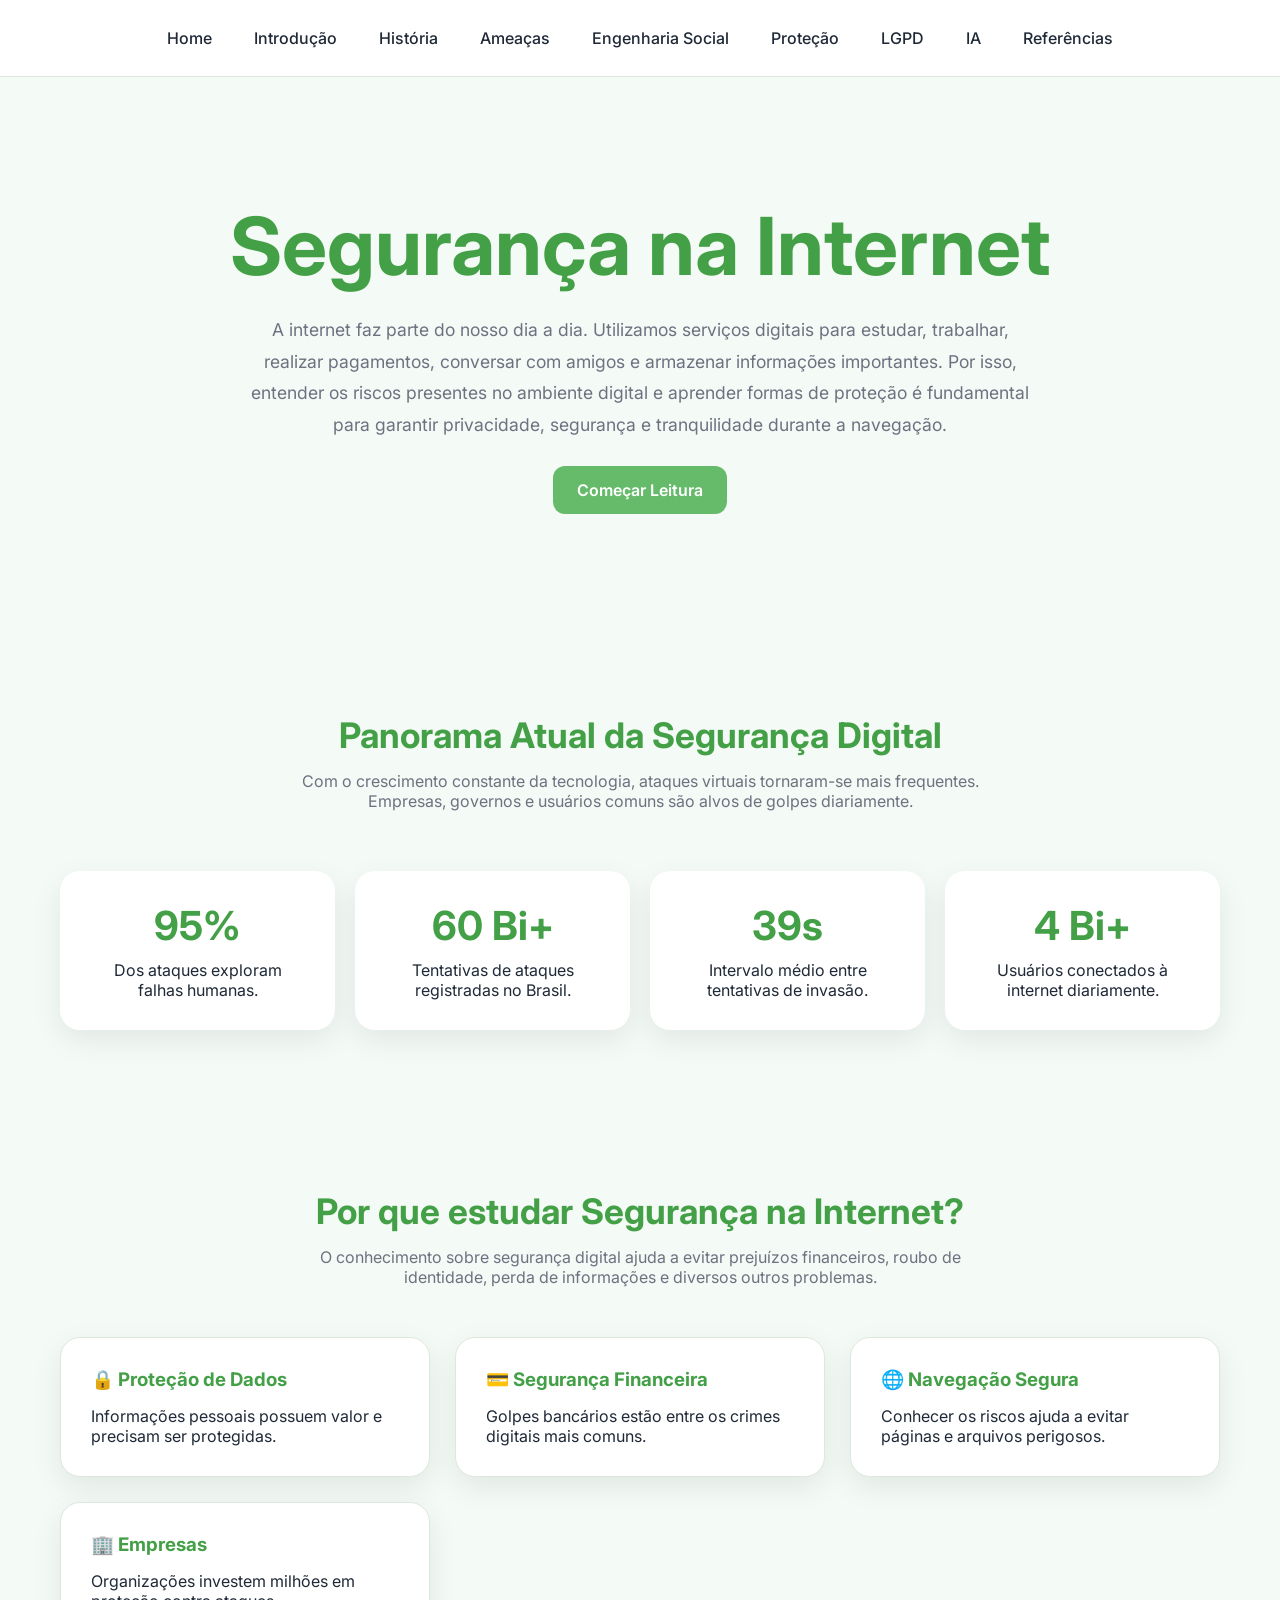
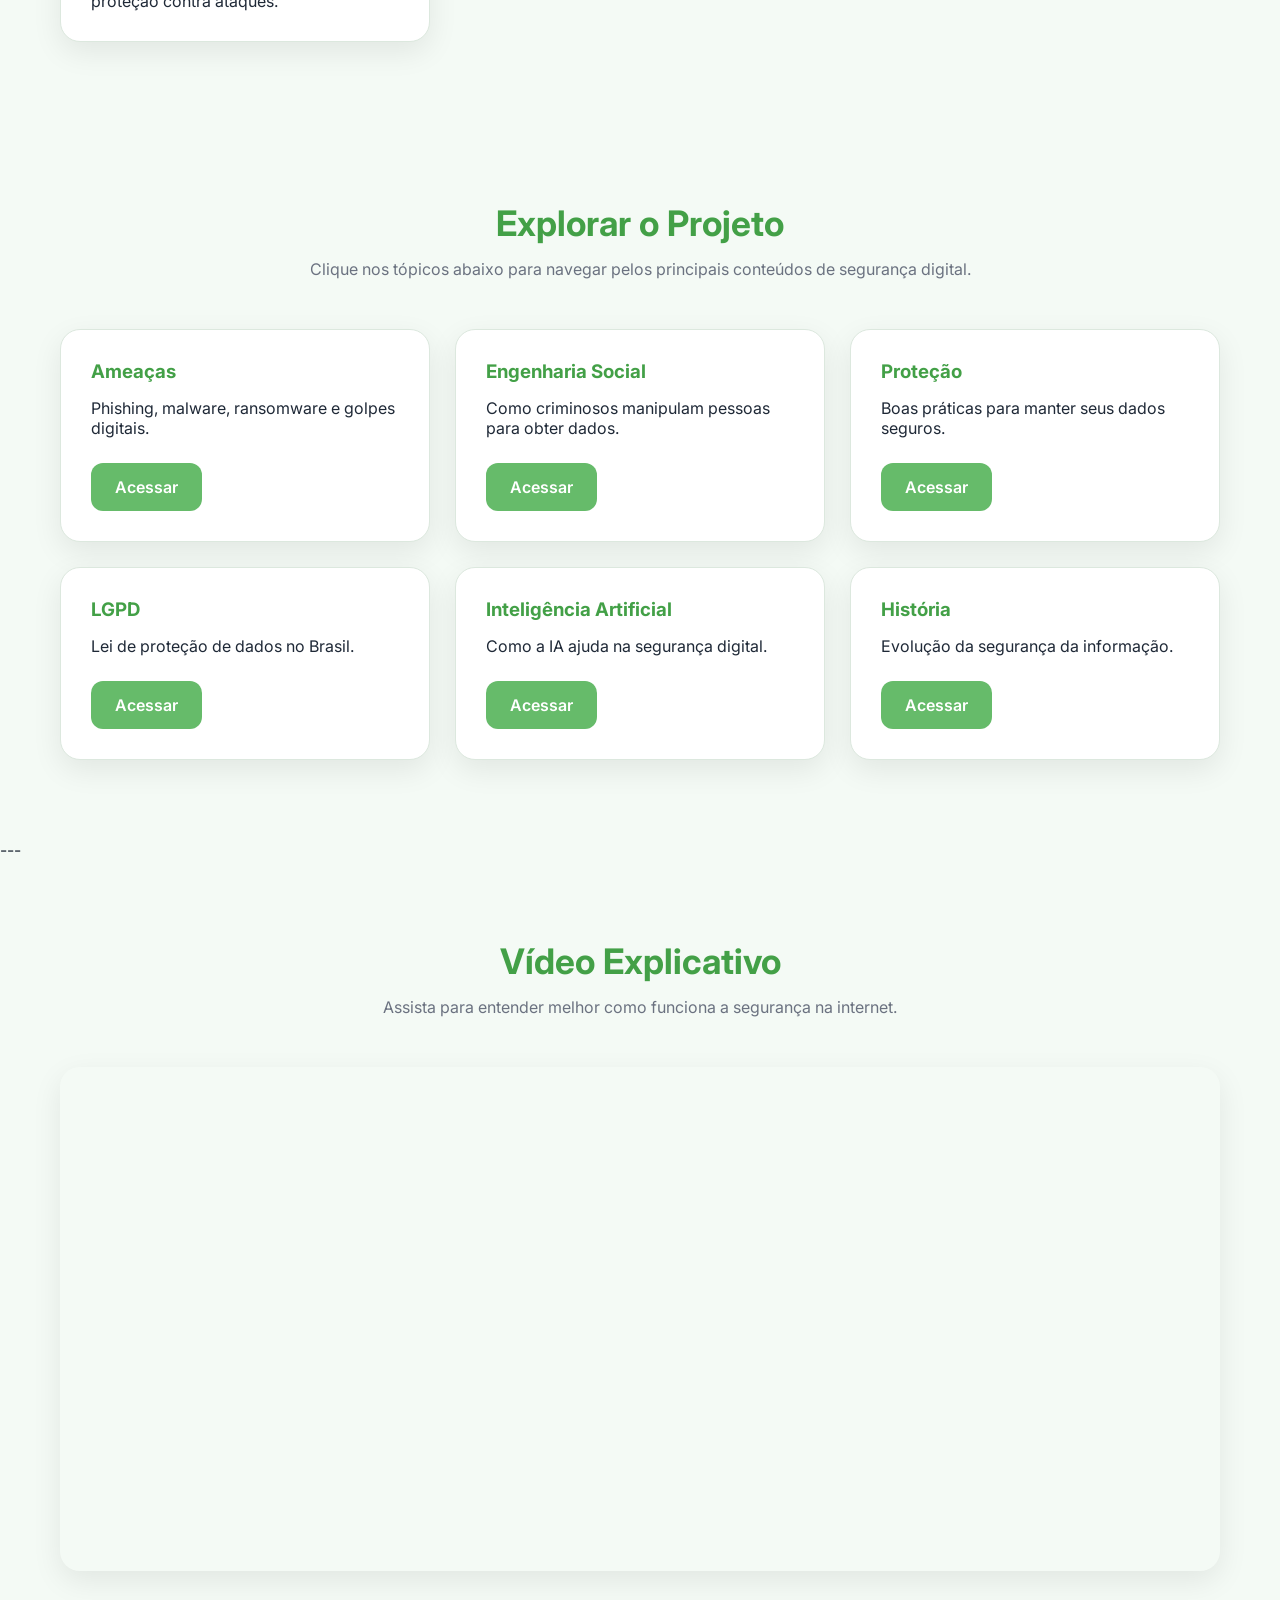
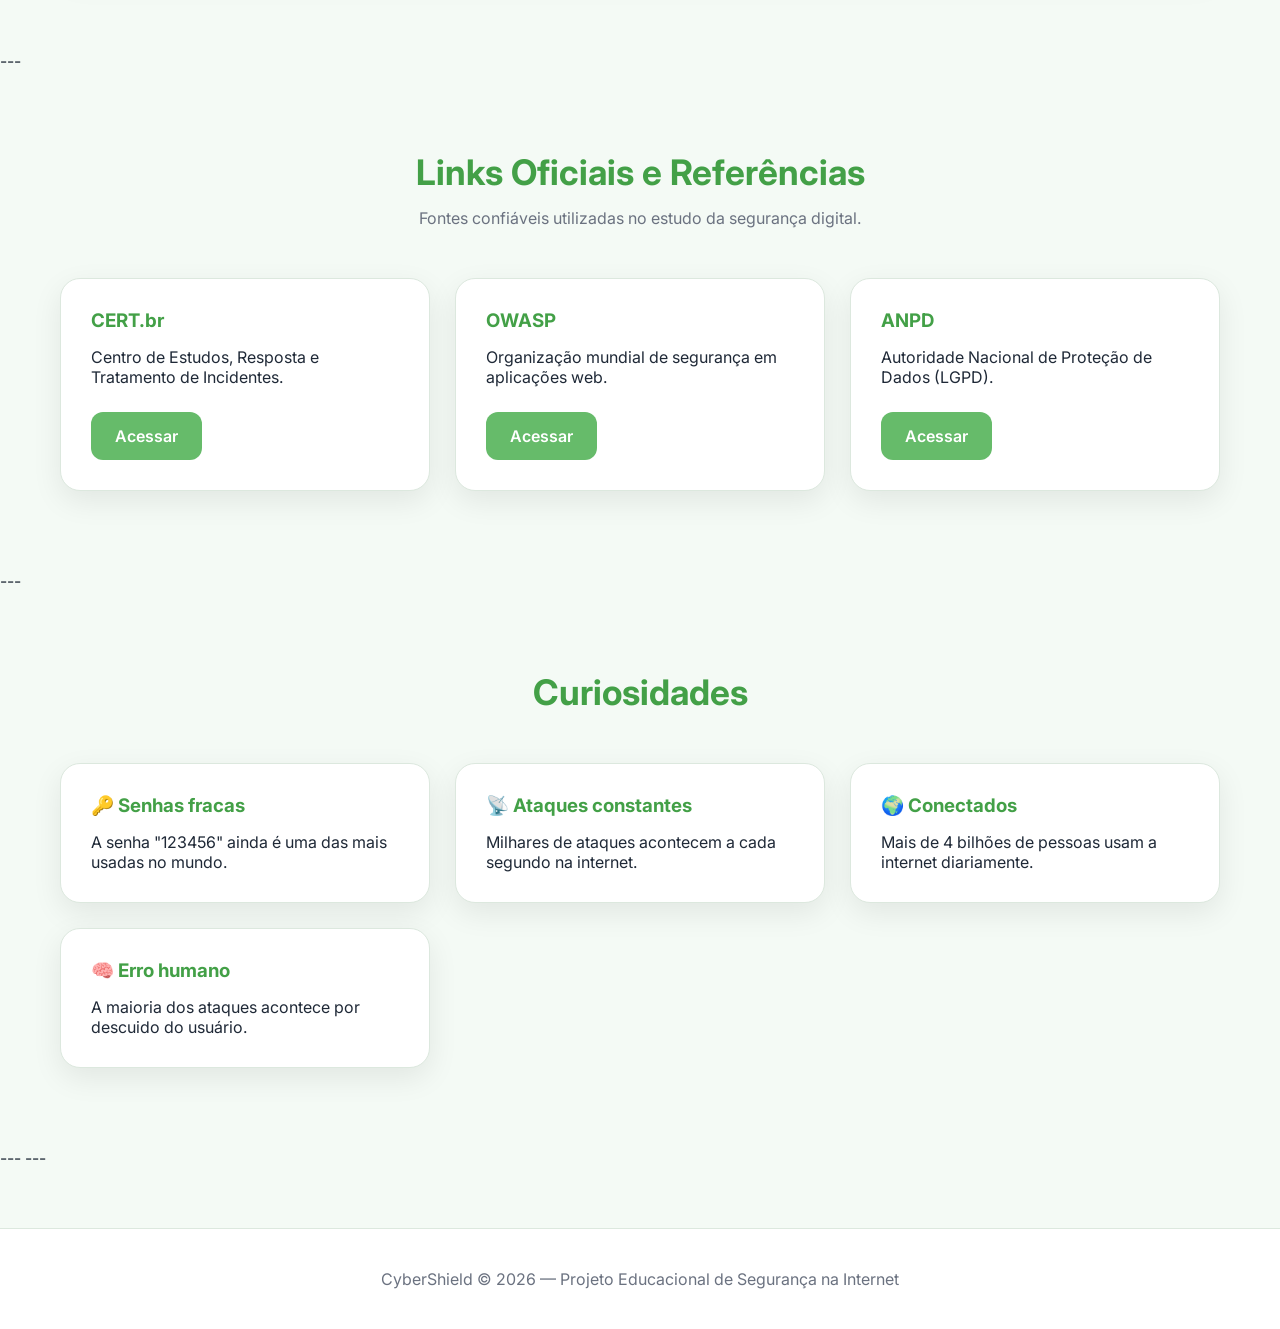
==== index.html @ a0010983 "Add files via upload" ====
<!DOCTYPE html>
<html lang="pt-BR">

<head>

<meta charset="UTF-8">
<meta name="viewport" content="width=device-width, initial-scale=1.0">

<title>CyberShield - Segurança na Internet</title>

<link rel="preconnect" href="https://fonts.googleapis.com">
<link href="https://fonts.googleapis.com/css2?family=Inter:wght@300;400;500;600;700;800&display=swap" rel="stylesheet">

<link rel="stylesheet" href="style.css">

</head>

<body>

<header>

<nav class="navbar">

<a href="index.html">Home</a>

<a href="intro.html">Introdução</a>

<a href="historia.html">História</a>

<a href="ameacas.html">Ameaças</a>

<a href="engenharia.html">Engenharia Social</a>

<a href="protecao.html">Proteção</a>

<a href="lgpd.html">LGPD</a>

<a href="ia.html">IA</a>

<a href="referencias.html">Referências</a>

</nav>

</header>

<section class="hero">

<h1>
Segurança na Internet
</h1>

<p>

A internet faz parte do nosso dia a dia. Utilizamos serviços digitais para estudar,
trabalhar, realizar pagamentos, conversar com amigos e armazenar informações importantes.

Por isso, entender os riscos presentes no ambiente digital e aprender formas de proteção
é fundamental para garantir privacidade, segurança e tranquilidade durante a navegação.

</p>

<a href="intro.html" class="btn">
Começar Leitura
</a>

</section>

<section class="container hidden">

<div class="section-title">

<h2>
Panorama Atual da Segurança Digital
</h2>

<p>

Com o crescimento constante da tecnologia, ataques virtuais tornaram-se mais frequentes.
Empresas, governos e usuários comuns são alvos de golpes diariamente.

</p>

</div>

<div class="stats">

<div class="stat">

<h3>95%</h3>

<p>
Dos ataques exploram falhas humanas.
</p>

</div>

<div class="stat">

<h3>60 Bi+</h3>

<p>
Tentativas de ataques registradas no Brasil.
</p>

</div>

<div class="stat">

<h3>39s</h3>

<p>
Intervalo médio entre tentativas de invasão.
</p>

</div>

<div class="stat">

<h3>4 Bi+</h3>

<p>
Usuários conectados à internet diariamente.
</p>

</div>

</div>

</section>

<section class="container hidden">

<div class="section-title">

<h2>
Por que estudar Segurança na Internet?
</h2>

<p>

O conhecimento sobre segurança digital ajuda a evitar prejuízos financeiros,
roubo de identidade, perda de informações e diversos outros problemas.

</p>

</div>

<div class="grid">

<div class="card">

<h3>🔒 Proteção de Dados</h3>

<p>

Informações pessoais possuem valor e precisam ser protegidas.

</p>

</div>

<div class="card">

<h3>💳 Segurança Financeira</h3>

<p>

Golpes bancários estão entre os crimes digitais mais comuns.

</p>

</div>

<div class="card">

<h3>🌐 Navegação Segura</h3>

<p>

Conhecer os riscos ajuda a evitar páginas e arquivos perigosos.

</p>

</div>

<div class="card">

<h3>🏢 Empresas</h3>

<p>

Organizações investem milhões em proteção contra ataques.

</p>

</div>

</div>

</section>


<section class="container hidden">

<div class="section-title">

<h2>Explorar o Projeto</h2>

<p>Clique nos tópicos abaixo para navegar pelos principais conteúdos de segurança digital.</p>

</div>

<div class="grid">

<div class="card">
<h3>Ameaças</h3>
<p>Phishing, malware, ransomware e golpes digitais.</p>
<a class="btn" href="ameacas.html">Acessar</a>
</div>

<div class="card">
<h3>Engenharia Social</h3>
<p>Como criminosos manipulam pessoas para obter dados.</p>
<a class="btn" href="engenharia.html">Acessar</a>
</div>

<div class="card">
<h3>Proteção</h3>
<p>Boas práticas para manter seus dados seguros.</p>
<a class="btn" href="protecao.html">Acessar</a>
</div>

<div class="card">
<h3>LGPD</h3>
<p>Lei de proteção de dados no Brasil.</p>
<a class="btn" href="lgpd.html">Acessar</a>
</div>

<div class="card">
<h3>Inteligência Artificial</h3>
<p>Como a IA ajuda na segurança digital.</p>
<a class="btn" href="ia.html">Acessar</a>
</div>

<div class="card">
<h3>História</h3>
<p>Evolução da segurança da informação.</p>
<a class="btn" href="historia.html">Acessar</a>
</div>

</div>

</section>

---

<section class="container hidden">

<div class="section-title">

<h2>Vídeo Explicativo</h2>

<p>Assista para entender melhor como funciona a segurança na internet.</p>

</div>

<div class="video">

<iframe 
src="https://www.youtube.com/embed/inWWhr5tnEA"
title="Segurança na Internet"
allowfullscreen>
</iframe>

</div>

</section>

---

<section class="container hidden">

<div class="section-title">

<h2>Links Oficiais e Referências</h2>

<p>Fontes confiáveis utilizadas no estudo da segurança digital.</p>

</div>

<div class="grid">

<div class="card">
<h3>CERT.br</h3>
<p>Centro de Estudos, Resposta e Tratamento de Incidentes.</p>
<a class="btn" href="https://cartilha.cert.br" target="_blank">Acessar</a>
</div>

<div class="card">
<h3>OWASP</h3>
<p>Organização mundial de segurança em aplicações web.</p>
<a class="btn" href="https://owasp.org" target="_blank">Acessar</a>
</div>

<div class="card">
<h3>ANPD</h3>
<p>Autoridade Nacional de Proteção de Dados (LGPD).</p>
<a class="btn" href="https://www.gov.br/anpd" target="_blank">Acessar</a>
</div>

</div>

</section>

---

<section class="container hidden">

<div class="section-title">

<h2>Curiosidades</h2>

</div>

<div class="grid">

<div class="card">
<h3>🔑 Senhas fracas</h3>
<p>A senha "123456" ainda é uma das mais usadas no mundo.</p>
</div>

<div class="card">
<h3>📡 Ataques constantes</h3>
<p>Milhares de ataques acontecem a cada segundo na internet.</p>
</div>

<div class="card">
<h3>🌍 Conectados</h3>
<p>Mais de 4 bilhões de pessoas usam a internet diariamente.</p>
</div>

<div class="card">
<h3>🧠 Erro humano</h3>
<p>A maioria dos ataques acontece por descuido do usuário.</p>
</div>

</div>

</section>

---

<a href="#top" class="top-btn">↑</a>

---

<footer>

CyberShield © 2026 — Projeto Educacional de Segurança na Internet

</footer>

<script src="script.js"></script>

</body>
</html>
---- style.css ----
:root{

--bg:#f4faf5;
--white:#ffffff;

--green:#66bb6a;
--green-dark:#43a047;
--green-light:#e8f5e9;

--text:#1f2937;
--muted:#6b7280;

--border:#dce8de;

--shadow:0 10px 30px rgba(0,0,0,.08);

}

*{
margin:0;
padding:0;
box-sizing:border-box;
}

html{
scroll-behavior:smooth;
}

body{
font-family:'Inter',sans-serif;
background:var(--bg);
color:var(--text);
overflow-x:hidden;
}

/* MENU */

header{
position:sticky;
top:0;
z-index:1000;
background:rgba(255,255,255,.92);
backdrop-filter:blur(10px);
border-bottom:1px solid var(--border);
}

.navbar{

max-width:1400px;

margin:auto;

display:flex;
justify-content:center;
align-items:center;

gap:10px;

padding:18px;

flex-wrap:wrap;

}

.navbar a{

text-decoration:none;

color:var(--text);

padding:10px 16px;

border-radius:12px;

font-weight:500;

transition:.3s;

}

.navbar a:hover{

background:var(--green-light);

color:var(--green-dark);

transform:translateY(-2px);

}

/* HERO */

.hero{

max-width:1200px;

margin:auto;

padding:120px 20px;

text-align:center;

}

.hero h1{

font-size:clamp(2.5rem,7vw,5rem);

color:var(--green-dark);

margin-bottom:20px;

}

.hero p{

max-width:800px;

margin:auto;

font-size:1.1rem;

line-height:1.8;

color:var(--muted);

}

/* BOTÕES */

.btn{

display:inline-block;

margin-top:25px;

padding:14px 24px;

background:var(--green);

color:white;

text-decoration:none;

border-radius:12px;

transition:.3s;

font-weight:600;

}

.btn:hover{

background:var(--green-dark);

transform:translateY(-4px);

}

/* CONTAINER */

.container{

max-width:1200px;

margin:auto;

padding:80px 20px;

}

/* TITULOS */

.section-title{

text-align:center;

margin-bottom:50px;

}

.section-title h2{

font-size:2.2rem;

color:var(--green-dark);

margin-bottom:15px;

}

.section-title p{

max-width:700px;

margin:auto;

color:var(--muted);

}

/* GRID */

.grid{

display:grid;

grid-template-columns:repeat(auto-fit,minmax(280px,1fr));

gap:25px;

}

/* CARD */

.card{

background:white;

padding:30px;

border-radius:20px;

border:1px solid var(--border);

box-shadow:var(--shadow);

transition:.4s;

}

.card:hover{

transform:translateY(-8px);

}

.card h3{

margin-bottom:15px;

color:var(--green-dark);

}

/* STATS */

.stats{

display:grid;

grid-template-columns:repeat(auto-fit,minmax(220px,1fr));

gap:20px;

margin-top:60px;

}

.stat{

background:white;

padding:30px;

border-radius:20px;

text-align:center;

box-shadow:var(--shadow);

}

.stat h3{

font-size:2.5rem;

color:var(--green-dark);

margin-bottom:10px;

}

/* TIMELINE */

.timeline{

border-left:4px solid var(--green);

padding-left:30px;

}

.timeline-item{

background:white;

padding:20px;

border-radius:18px;

margin-bottom:25px;

box-shadow:var(--shadow);

}

.timeline-item h3{

color:var(--green-dark);

margin-bottom:10px;

}

/* VIDEO */

.video{

overflow:hidden;

border-radius:20px;

box-shadow:var(--shadow);

margin-top:40px;

}

.video iframe{

width:100%;

height:500px;

border:none;

}

/* TABELA */

table{

width:100%;

border-collapse:collapse;

background:white;

border-radius:20px;

overflow:hidden;

box-shadow:var(--shadow);

}

th{

background:var(--green);

color:white;

padding:16px;

}

td{

padding:16px;

border-bottom:1px solid var(--border);

}

/* FOOTER */

footer{

margin-top:60px;

background:white;

padding:40px;

text-align:center;

border-top:1px solid var(--border);

color:var(--muted);

}

/* ANIMAÇÕES */

.hidden{

opacity:0;

transform:translateY(50px);

transition:all .8s ease;

}

.show{

opacity:1;

transform:translateY(0);

}

/* TOP BUTTON */

.top-btn{

position:fixed;

right:25px;

bottom:25px;

background:var(--green);

color:white;

padding:15px;

border-radius:50%;

text-decoration:none;

font-size:20px;

box-shadow:var(--shadow);

transition:.3s;

}

.top-btn:hover{

background:var(--green-dark);

}

@media(max-width:768px){

.video iframe{

height:280px;

}

.hero{

padding:80px 20px;

}

}
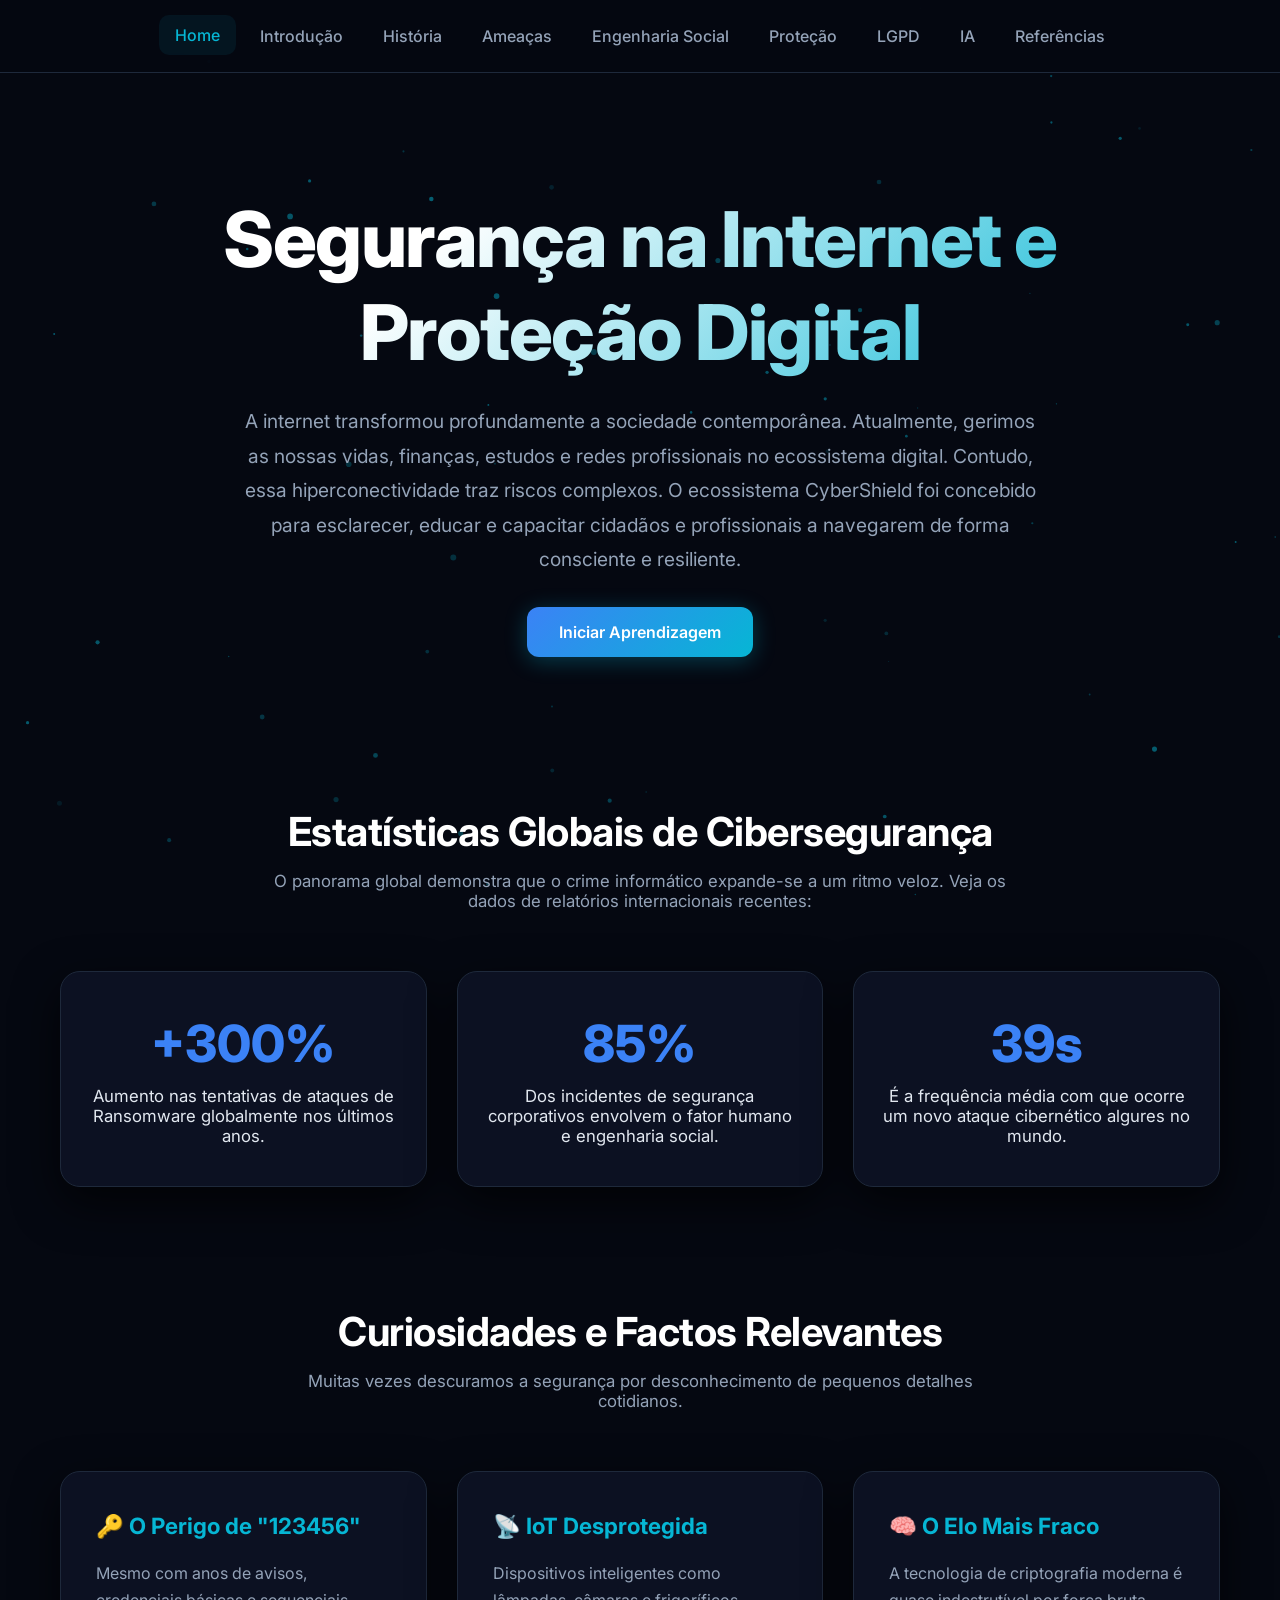
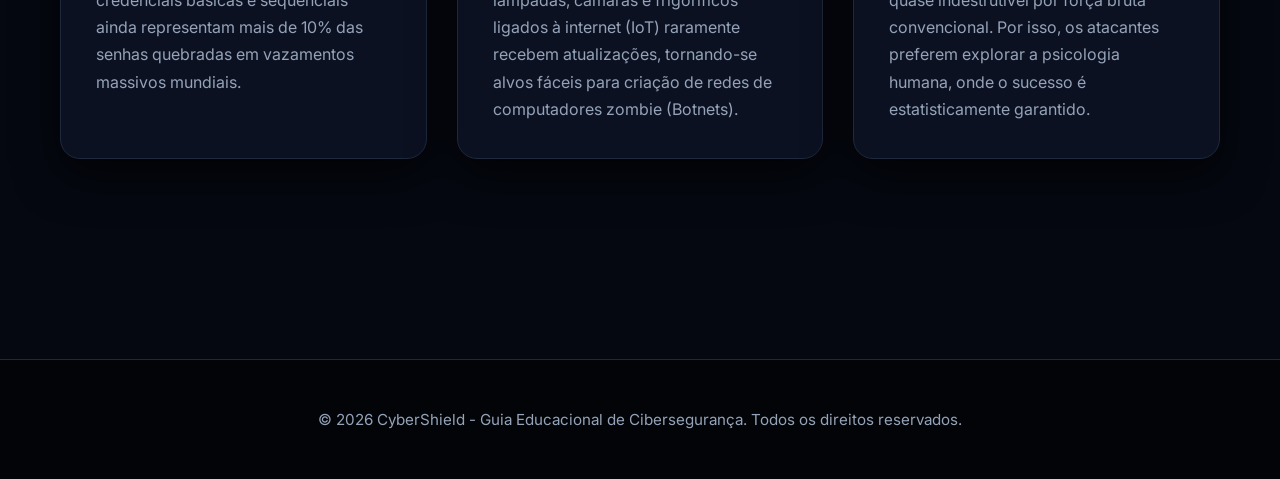
==== commit 0a181858: "Add files via upload" ====
--- a/index.html
+++ b/index.html
@@ -1,366 +1,79 @@
 <!DOCTYPE html>
 <html lang="pt-BR">
+<head>
+    <meta charset="UTF-8">
+    <meta name="viewport" content="width=device-width, initial-scale=1.0">
+    <title>CyberShield - Segurança na Internet</title>
+    <link href="https://fonts.googleapis.com/css2?family=Inter:wght@300;400;500;600;700;800&display=swap" rel="stylesheet">
+    <link rel="stylesheet" href="style.css">
+</head>
+<body>
+    <header>
+        <nav class="navbar">
+            <a href="index.html">Home</a>
+            <a href="intro.html">Introdução</a>
+            <a href="historia.html">História</a>
+            <a href="ameacas.html">Ameaças</a>
+            <a href="engenharia.html">Engenharia Social</a>
+            <a href="protecao.html">Proteção</a>
+            <a href="lgpd.html">LGPD</a>
+            <a href="ia.html">IA</a>
+            <a href="referencias.html">Referências</a>
+        </nav>
+    </header>
 
-<head>
+    <section class="hero">
+        <h1>Segurança na Internet e Proteção Digital</h1>
+        <p>A internet transformou profundamente a sociedade contemporânea. Atualmente, gerimos as nossas vidas, finanças, estudos e redes profissionais no ecossistema digital. Contudo, essa hiperconectividade traz riscos complexos. O ecossistema CyberShield foi concebido para esclarecer, educar e capacitar cidadãos e profissionais a navegarem de forma consciente e resiliente.</p>
+        <a href="intro.html" class="btn">Iniciar Aprendizagem</a>
+    </section>
 
-<meta charset="UTF-8">
-<meta name="viewport" content="width=device-width, initial-scale=1.0">
+    <section class="container hidden">
+        <div class="section-title">
+            <h2>Estatísticas Globais de Cibersegurança</h2>
+            <p>O panorama global demonstra que o crime informático expande-se a um ritmo veloz. Veja os dados de relatórios internacionais recentes:</p>
+        </div>
+        <div class="stats">
+            <div class="stat">
+                <h3>+300%</h3>
+                <p>Aumento nas tentativas de ataques de Ransomware globalmente nos últimos anos.</p>
+            </div>
+            <div class="stat">
+                <h3>85%</h3>
+                <p>Dos incidentes de segurança corporativos envolvem o fator humano e engenharia social.</p>
+            </div>
+            <div class="stat">
+                <h3>39s</h3>
+                <p>É a frequência média com que ocorre um novo ataque cibernético algures no mundo.</p>
+            </div>
+        </div>
+    </section>
 
-<title>CyberShield - Segurança na Internet</title>
+    <section class="container hidden">
+        <div class="section-title">
+            <h2>Curiosidades e Factos Relevantes</h2>
+            <p>Muitas vezes descuramos a segurança por desconhecimento de pequenos detalhes cotidianos.</p>
+        </div>
+        <div class="grid">
+            <div class="card">
+                <h3>🔑 O Perigo de "123456"</h3>
+                <p>Mesmo com anos de avisos, credenciais básicas e sequenciais ainda representam mais de 10% das senhas quebradas em vazamentos massivos mundiais.</p>
+            </div>
+            <div class="card">
+                <h3>📡 IoT Desprotegida</h3>
+                <p>Dispositivos inteligentes como lâmpadas, câmaras e frigoríficos ligados à internet (IoT) raramente recebem atualizações, tornando-se alvos fáceis para criação de redes de computadores zombie (Botnets).</p>
+            </div>
+            <div class="card">
+                <h3>🧠 O Elo Mais Fraco</h3>
+                <p>A tecnologia de criptografia moderna é quase indestrutível por força bruta convencional. Por isso, os atacantes preferem explorar a psicologia humana, onde o sucesso é estatisticamente garantido.</p>
+            </div>
+        </div>
+    </section>
 
-<link rel="preconnect" href="https://fonts.googleapis.com">
-<link href="https://fonts.googleapis.com/css2?family=Inter:wght@300;400;500;600;700;800&display=swap" rel="stylesheet">
-
-<link rel="stylesheet" href="style.css">
-
-</head>
-
-<body>
-
-<header>
-
-<nav class="navbar">
-
-<a href="index.html">Home</a>
-
-<a href="intro.html">Introdução</a>
-
-<a href="historia.html">História</a>
-
-<a href="ameacas.html">Ameaças</a>
-
-<a href="engenharia.html">Engenharia Social</a>
-
-<a href="protecao.html">Proteção</a>
-
-<a href="lgpd.html">LGPD</a>
-
-<a href="ia.html">IA</a>
-
-<a href="referencias.html">Referências</a>
-
-</nav>
-
-</header>
-
-<section class="hero">
-
-<h1>
-Segurança na Internet
-</h1>
-
-<p>
-
-A internet faz parte do nosso dia a dia. Utilizamos serviços digitais para estudar,
-trabalhar, realizar pagamentos, conversar com amigos e armazenar informações importantes.
-
-Por isso, entender os riscos presentes no ambiente digital e aprender formas de proteção
-é fundamental para garantir privacidade, segurança e tranquilidade durante a navegação.
-
-</p>
-
-<a href="intro.html" class="btn">
-Começar Leitura
-</a>
-
-</section>
-
-<section class="container hidden">
-
-<div class="section-title">
-
-<h2>
-Panorama Atual da Segurança Digital
-</h2>
-
-<p>
-
-Com o crescimento constante da tecnologia, ataques virtuais tornaram-se mais frequentes.
-Empresas, governos e usuários comuns são alvos de golpes diariamente.
-
-</p>
-
-</div>
-
-<div class="stats">
-
-<div class="stat">
-
-<h3>95%</h3>
-
-<p>
-Dos ataques exploram falhas humanas.
-</p>
-
-</div>
-
-<div class="stat">
-
-<h3>60 Bi+</h3>
-
-<p>
-Tentativas de ataques registradas no Brasil.
-</p>
-
-</div>
-
-<div class="stat">
-
-<h3>39s</h3>
-
-<p>
-Intervalo médio entre tentativas de invasão.
-</p>
-
-</div>
-
-<div class="stat">
-
-<h3>4 Bi+</h3>
-
-<p>
-Usuários conectados à internet diariamente.
-</p>
-
-</div>
-
-</div>
-
-</section>
-
-<section class="container hidden">
-
-<div class="section-title">
-
-<h2>
-Por que estudar Segurança na Internet?
-</h2>
-
-<p>
-
-O conhecimento sobre segurança digital ajuda a evitar prejuízos financeiros,
-roubo de identidade, perda de informações e diversos outros problemas.
-
-</p>
-
-</div>
-
-<div class="grid">
-
-<div class="card">
-
-<h3>🔒 Proteção de Dados</h3>
-
-<p>
-
-Informações pessoais possuem valor e precisam ser protegidas.
-
-</p>
-
-</div>
-
-<div class="card">
-
-<h3>💳 Segurança Financeira</h3>
-
-<p>
-
-Golpes bancários estão entre os crimes digitais mais comuns.
-
-</p>
-
-</div>
-
-<div class="card">
-
-<h3>🌐 Navegação Segura</h3>
-
-<p>
-
-Conhecer os riscos ajuda a evitar páginas e arquivos perigosos.
-
-</p>
-
-</div>
-
-<div class="card">
-
-<h3>🏢 Empresas</h3>
-
-<p>
-
-Organizações investem milhões em proteção contra ataques.
-
-</p>
-
-</div>
-
-</div>
-
-</section>
-
-
-<section class="container hidden">
-
-<div class="section-title">
-
-<h2>Explorar o Projeto</h2>
-
-<p>Clique nos tópicos abaixo para navegar pelos principais conteúdos de segurança digital.</p>
-
-</div>
-
-<div class="grid">
-
-<div class="card">
-<h3>Ameaças</h3>
-<p>Phishing, malware, ransomware e golpes digitais.</p>
-<a class="btn" href="ameacas.html">Acessar</a>
-</div>
-
-<div class="card">
-<h3>Engenharia Social</h3>
-<p>Como criminosos manipulam pessoas para obter dados.</p>
-<a class="btn" href="engenharia.html">Acessar</a>
-</div>
-
-<div class="card">
-<h3>Proteção</h3>
-<p>Boas práticas para manter seus dados seguros.</p>
-<a class="btn" href="protecao.html">Acessar</a>
-</div>
-
-<div class="card">
-<h3>LGPD</h3>
-<p>Lei de proteção de dados no Brasil.</p>
-<a class="btn" href="lgpd.html">Acessar</a>
-</div>
-
-<div class="card">
-<h3>Inteligência Artificial</h3>
-<p>Como a IA ajuda na segurança digital.</p>
-<a class="btn" href="ia.html">Acessar</a>
-</div>
-
-<div class="card">
-<h3>História</h3>
-<p>Evolução da segurança da informação.</p>
-<a class="btn" href="historia.html">Acessar</a>
-</div>
-
-</div>
-
-</section>
-
----
-
-<section class="container hidden">
-
-<div class="section-title">
-
-<h2>Vídeo Explicativo</h2>
-
-<p>Assista para entender melhor como funciona a segurança na internet.</p>
-
-</div>
-
-<div class="video">
-
-<iframe 
-src="https://www.youtube.com/embed/inWWhr5tnEA"
-title="Segurança na Internet"
-allowfullscreen>
-</iframe>
-
-</div>
-
-</section>
-
----
-
-<section class="container hidden">
-
-<div class="section-title">
-
-<h2>Links Oficiais e Referências</h2>
-
-<p>Fontes confiáveis utilizadas no estudo da segurança digital.</p>
-
-</div>
-
-<div class="grid">
-
-<div class="card">
-<h3>CERT.br</h3>
-<p>Centro de Estudos, Resposta e Tratamento de Incidentes.</p>
-<a class="btn" href="https://cartilha.cert.br" target="_blank">Acessar</a>
-</div>
-
-<div class="card">
-<h3>OWASP</h3>
-<p>Organização mundial de segurança em aplicações web.</p>
-<a class="btn" href="https://owasp.org" target="_blank">Acessar</a>
-</div>
-
-<div class="card">
-<h3>ANPD</h3>
-<p>Autoridade Nacional de Proteção de Dados (LGPD).</p>
-<a class="btn" href="https://www.gov.br/anpd" target="_blank">Acessar</a>
-</div>
-
-</div>
-
-</section>
-
----
-
-<section class="container hidden">
-
-<div class="section-title">
-
-<h2>Curiosidades</h2>
-
-</div>
-
-<div class="grid">
-
-<div class="card">
-<h3>🔑 Senhas fracas</h3>
-<p>A senha "123456" ainda é uma das mais usadas no mundo.</p>
-</div>
-
-<div class="card">
-<h3>📡 Ataques constantes</h3>
-<p>Milhares de ataques acontecem a cada segundo na internet.</p>
-</div>
-
-<div class="card">
-<h3>🌍 Conectados</h3>
-<p>Mais de 4 bilhões de pessoas usam a internet diariamente.</p>
-</div>
-
-<div class="card">
-<h3>🧠 Erro humano</h3>
-<p>A maioria dos ataques acontece por descuido do usuário.</p>
-</div>
-
-</div>
-
-</section>
-
----
-
-<a href="#top" class="top-btn">↑</a>
-
----
-
-<footer>
-
-CyberShield © 2026 — Projeto Educacional de Segurança na Internet
-
-</footer>
-
-<script src="script.js"></script>
-
+    <footer>
+        <p>&copy; 2026 CyberShield - Guia Educacional de Cibersegurança. Todos os direitos reservados.</p>
+    </footer>
+    <a href="#" class="top-btn">&#129145;</a>
+    <script src="script.js"></script>
 </body>
 </html>
--- a/style.css
+++ b/style.css
@@ -1,463 +1,367 @@
-:root{
-
---bg:#f4faf5;
---white:#ffffff;
-
---green:#66bb6a;
---green-dark:#43a047;
---green-light:#e8f5e9;
-
---text:#1f2937;
---muted:#6b7280;
-
---border:#dce8de;
-
---shadow:0 10px 30px rgba(0,0,0,.08);
-
-}
-
-*{
-margin:0;
-padding:0;
-box-sizing:border-box;
-}
-
-html{
-scroll-behavior:smooth;
-}
-
-body{
-font-family:'Inter',sans-serif;
-background:var(--bg);
-color:var(--text);
-overflow-x:hidden;
-}
-
-/* MENU */
-
-header{
-position:sticky;
-top:0;
-z-index:1000;
-background:rgba(255,255,255,.92);
-backdrop-filter:blur(10px);
-border-bottom:1px solid var(--border);
-}
-
-.navbar{
-
-max-width:1400px;
-
-margin:auto;
-
-display:flex;
-justify-content:center;
-align-items:center;
-
-gap:10px;
-
-padding:18px;
-
-flex-wrap:wrap;
-
-}
-
-.navbar a{
-
-text-decoration:none;
-
-color:var(--text);
-
-padding:10px 16px;
-
-border-radius:12px;
-
-font-weight:500;
-
-transition:.3s;
-
-}
-
-.navbar a:hover{
-
-background:var(--green-light);
-
-color:var(--green-dark);
-
-transform:translateY(-2px);
-
-}
-
-/* HERO */
-
-.hero{
-
-max-width:1200px;
-
-margin:auto;
-
-padding:120px 20px;
-
-text-align:center;
-
-}
-
-.hero h1{
-
-font-size:clamp(2.5rem,7vw,5rem);
-
-color:var(--green-dark);
-
-margin-bottom:20px;
-
-}
-
-.hero p{
-
-max-width:800px;
-
-margin:auto;
-
-font-size:1.1rem;
-
-line-height:1.8;
-
-color:var(--muted);
-
-}
-
-/* BOTÕES */
-
-.btn{
-
-display:inline-block;
-
-margin-top:25px;
-
-padding:14px 24px;
-
-background:var(--green);
-
-color:white;
-
-text-decoration:none;
-
-border-radius:12px;
-
-transition:.3s;
-
-font-weight:600;
-
-}
-
-.btn:hover{
-
-background:var(--green-dark);
-
-transform:translateY(-4px);
-
-}
-
-/* CONTAINER */
-
-.container{
-
-max-width:1200px;
-
-margin:auto;
-
-padding:80px 20px;
-
-}
-
-/* TITULOS */
-
-.section-title{
-
-text-align:center;
-
-margin-bottom:50px;
-
-}
-
-.section-title h2{
-
-font-size:2.2rem;
-
-color:var(--green-dark);
-
-margin-bottom:15px;
-
-}
-
-.section-title p{
-
-max-width:700px;
-
-margin:auto;
-
-color:var(--muted);
-
-}
-
-/* GRID */
-
-.grid{
-
-display:grid;
-
-grid-template-columns:repeat(auto-fit,minmax(280px,1fr));
-
-gap:25px;
-
-}
-
-/* CARD */
-
-.card{
-
-background:white;
-
-padding:30px;
-
-border-radius:20px;
-
-border:1px solid var(--border);
-
-box-shadow:var(--shadow);
-
-transition:.4s;
-
-}
-
-.card:hover{
-
-transform:translateY(-8px);
-
-}
-
-.card h3{
-
-margin-bottom:15px;
-
-color:var(--green-dark);
-
-}
-
-/* STATS */
-
-.stats{
-
-display:grid;
-
-grid-template-columns:repeat(auto-fit,minmax(220px,1fr));
-
-gap:20px;
-
-margin-top:60px;
-
-}
-
-.stat{
-
-background:white;
-
-padding:30px;
-
-border-radius:20px;
-
-text-align:center;
-
-box-shadow:var(--shadow);
-
-}
-
-.stat h3{
-
-font-size:2.5rem;
-
-color:var(--green-dark);
-
-margin-bottom:10px;
-
-}
-
-/* TIMELINE */
-
-.timeline{
-
-border-left:4px solid var(--green);
-
-padding-left:30px;
-
-}
-
-.timeline-item{
-
-background:white;
-
-padding:20px;
-
-border-radius:18px;
-
-margin-bottom:25px;
-
-box-shadow:var(--shadow);
-
-}
-
-.timeline-item h3{
-
-color:var(--green-dark);
-
-margin-bottom:10px;
-
-}
-
-/* VIDEO */
-
-.video{
-
-overflow:hidden;
-
-border-radius:20px;
-
-box-shadow:var(--shadow);
-
-margin-top:40px;
-
-}
-
-.video iframe{
-
-width:100%;
-
-height:500px;
-
-border:none;
-
-}
-
-/* TABELA */
-
-table{
-
-width:100%;
-
-border-collapse:collapse;
-
-background:white;
-
-border-radius:20px;
-
-overflow:hidden;
-
-box-shadow:var(--shadow);
-
-}
-
-th{
-
-background:var(--green);
-
-color:white;
-
-padding:16px;
-
-}
-
-td{
-
-padding:16px;
-
-border-bottom:1px solid var(--border);
-
-}
-
-/* FOOTER */
-
-footer{
-
-margin-top:60px;
-
-background:white;
-
-padding:40px;
-
-text-align:center;
-
-border-top:1px solid var(--border);
-
-color:var(--muted);
-
-}
-
-/* ANIMAÇÕES */
-
-.hidden{
-
-opacity:0;
-
-transform:translateY(50px);
-
-transition:all .8s ease;
-
-}
-
-.show{
-
-opacity:1;
-
-transform:translateY(0);
-
-}
-
-/* TOP BUTTON */
-
-.top-btn{
-
-position:fixed;
-
-right:25px;
-
-bottom:25px;
-
-background:var(--green);
-
-color:white;
-
-padding:15px;
-
-border-radius:50%;
-
-text-decoration:none;
-
-font-size:20px;
-
-box-shadow:var(--shadow);
-
-transition:.3s;
-
-}
-
-.top-btn:hover{
-
-background:var(--green-dark);
-
-}
-
-@media(max-width:768px){
-
-.video iframe{
-
-height:280px;
-
-}
-
-.hero{
-
-padding:80px 20px;
-
-}
-
+:root {
+    --bg: #050811;
+    --card-bg: #0c1122;
+    --white: #ffffff;
+    --neon-blue: #3b82f6;
+    --neon-cyan: #06b6d4;
+    --neon-glow: rgba(6, 182, 212, 0.12);
+    --text: #e2e8f0;
+    --muted: #94a3b8;
+    --border: #1e293b;
+    --shadow: 0 16px 45px rgba(0, 0, 0, 0.7);
+}
+
+* {
+    margin: 0;
+    padding: 0;
+    box-sizing: border-box;
+}
+
+html {
+    scroll-behavior: smooth;
+}
+
+body {
+    font-family: 'Inter', sans-serif;
+    background: var(--bg);
+    color: var(--text);
+    overflow-x: hidden;
+    position: relative;
+}
+
+header,
+section,
+footer {
+    position: relative;
+    z-index: 1;
+}
+
+header {
+    position: sticky;
+    top: 0;
+    z-index: 1000;
+    background: rgba(5, 8, 17, 0.85);
+    backdrop-filter: blur(14px);
+    -webkit-backdrop-filter: blur(14px);
+    border-bottom: 1px solid var(--border);
+}
+
+.navbar {
+    max-width: 1400px;
+    margin: auto;
+    display: flex;
+    justify-content: center;
+    align-items: center;
+    gap: 8px;
+    padding: 16px;
+    flex-wrap: wrap;
+}
+
+.navbar a {
+    text-decoration: none;
+    color: var(--muted);
+    padding: 10px 16px;
+    border-radius: 10px;
+    font-weight: 500;
+    transition: all .3s ease;
+}
+
+.navbar a:hover,
+.navbar a.active {
+    background: rgba(6, 182, 212, 0.08);
+    color: var(--neon-cyan);
+    transform: translateY(-1px);
+}
+
+.hero {
+    max-width: 1100px;
+    margin: auto;
+    padding: 120px 20px 90px 20px;
+    text-align: center;
+}
+
+.hero h1 {
+    font-size: clamp(2.5rem, 6vw, 4.8rem);
+    color: var(--white);
+    background: linear-gradient(135deg, #fff 30%, var(--neon-cyan));
+    -webkit-background-clip: text;
+    background-clip: text; /* Adicione esta linha padrão */
+    -webkit-text-fill-color: transparent;
+    margin-bottom: 25px;
+    font-weight: 800;
+    letter-spacing: -1.5px;
+}
+
+.hero p {
+    max-width: 800px;
+    margin: auto;
+    font-size: 1.2rem;
+    line-height: 1.8;
+    color: var(--muted);
+}
+
+.btn {
+    display: inline-block;
+    margin-top: 30px;
+    padding: 15px 32px;
+    background: linear-gradient(135deg, var(--neon-blue), var(--neon-cyan));
+    color: white;
+    text-decoration: none;
+    border-radius: 12px;
+    transition: .3s cubic-bezier(0.4, 0, 0.2, 1);
+    font-weight: 600;
+    box-shadow: 0 4px 22px rgba(6, 182, 212, 0.3);
+}
+
+.btn:hover {
+    transform: translateY(-3px);
+    box-shadow: 0 6px 28px rgba(6, 182, 212, 0.5);
+}
+
+.container {
+    max-width: 1200px;
+    margin: auto;
+    padding: 60px 20px;
+}
+
+.section-title {
+    text-align: center;
+    margin-bottom: 60px;
+}
+
+.section-title h2 {
+    font-size: 2.5rem;
+    color: var(--white);
+    margin-bottom: 15px;
+    font-weight: 700;
+    letter-spacing: -0.5px;
+}
+
+.section-title p {
+    max-width: 750px;
+    margin: auto;
+    color: var(--muted);
+    font-size: 1.05rem;
+}
+
+.content-block {
+    background: var(--card-bg);
+    padding: 40px;
+    border-radius: 20px;
+    border: 1px solid var(--border);
+    box-shadow: var(--shadow);
+    margin-bottom: 40px;
+    line-height: 1.8;
+}
+
+.content-block h3 {
+    color: var(--neon-cyan);
+    margin-bottom: 15px;
+    font-size: 1.5rem;
+}
+
+.content-block p {
+    margin-bottom: 15px;
+}
+
+.grid {
+    display: grid;
+    grid-template-columns: repeat(auto-fit, minmax(320px, 1fr));
+    gap: 30px;
+    margin-bottom: 40px;
+}
+
+.card {
+    background: var(--card-bg);
+    padding: 35px;
+    border-radius: 20px;
+    border: 1px solid var(--border);
+    box-shadow: var(--shadow);
+    transition: all .4s cubic-bezier(0.16, 1, 0.3, 1);
+    line-height: 1.7;
+}
+
+.card:hover {
+    transform: translateY(-8px);
+    border-color: var(--neon-cyan);
+    box-shadow: 0 16px 35px var(--neon-glow);
+}
+
+.card h3 {
+    margin-bottom: 15px;
+    color: var(--neon-cyan);
+    font-size: 1.4rem;
+}
+
+.card p {
+    color: var(--muted);
+    font-size: 1rem;
+}
+
+.stats {
+    display: grid;
+    grid-template-columns: repeat(auto-fit, minmax(240px, 1fr));
+    gap: 30px;
+    margin-top: 50px;
+}
+
+.stat {
+    background: var(--card-bg);
+    padding: 40px 25px;
+    border-radius: 20px;
+    text-align: center;
+    border: 1px solid var(--border);
+    box-shadow: var(--shadow);
+}
+
+.stat h3 {
+    font-size: 3.2rem;
+    color: var(--neon-blue);
+    margin-bottom: 12px;
+    font-weight: 800;
+}
+
+.stat p {
+    color: var(--text);
+    font-size: 1.05rem;
+}
+
+.timeline {
+    border-left: 4px solid var(--neon-blue);
+    padding-left: 35px;
+    max-width: 950px;
+    margin: auto;
+}
+
+.timeline-item {
+    background: var(--card-bg);
+    padding: 35px;
+    border-radius: 20px;
+    margin-bottom: 35px;
+    border: 1px solid var(--border);
+    box-shadow: var(--shadow);
+    position: relative;
+}
+
+.timeline-item::before {
+    content: '';
+    position: absolute;
+    left: -49px;
+    top: 40px;
+    width: 24px;
+    height: 24px;
+    background: var(--bg);
+    border: 4px solid var(--neon-cyan);
+    border-radius: 50%;
+    z-index: 2;
+}
+
+.timeline-item h3 {
+    color: var(--neon-cyan);
+    margin-bottom: 12px;
+    font-size: 1.6rem;
+}
+
+.video {
+    overflow: hidden;
+    border-radius: 20px;
+    box-shadow: var(--shadow);
+    margin-top: 50px;
+    border: 1px solid var(--border);
+}
+
+.video iframe {
+    width: 100%;
+    height: 540px;
+    border: none;
+    display: block;
+}
+
+table {
+    width: 100%;
+    border-collapse: collapse;
+    background: var(--card-bg);
+    border-radius: 20px;
+    overflow: hidden;
+    box-shadow: var(--shadow);
+    border: 1px solid var(--border);
+    margin: 40px 0;
+    font-size: 1rem;
+}
+
+th {
+    background: var(--neon-blue);
+    color: white;
+    padding: 20px;
+    font-weight: 600;
+    text-align: left;
+}
+
+td {
+    padding: 18px;
+    border-bottom: 1px solid var(--border);
+    color: var(--text);
+    line-height: 1.6;
+}
+
+tr:last-child td {
+    border-bottom: none;
+}
+
+.hidden {
+    opacity: 0;
+    transform: translateY(35px);
+    transition: all .9s cubic-bezier(0.16, 1, 0.3, 1);
+}
+
+.show {
+    opacity: 1;
+    transform: translateY(0);
+}
+
+.top-btn {
+    position: fixed;
+    right: 35px;
+    bottom: 35px;
+    background: var(--neon-blue);
+    color: white;
+    padding: 16px;
+    border-radius: 50%;
+    text-decoration: none;
+    font-size: 22px;
+    line-height: 1;
+    box-shadow: 0 6px 25px rgba(59, 130, 246, 0.4);
+    transition: all .3s;
+    opacity: 0;
+    pointer-events: none;
+    z-index: 999;
+}
+
+.top-btn:hover {
+    background: var(--neon-cyan);
+    transform: scale(1.1) translateY(-3px);
+}
+
+footer {
+    margin-top: 100px;
+    background: #020408;
+    padding: 50px 20px;
+    text-align: center;
+    border-top: 1px solid var(--border);
+    color: var(--muted);
+    font-size: 0.95rem;
+}
+
+@media(max-width: 768px) {
+    .video iframe {
+        height: 300px;
+    }
+
+    .hero {
+        padding: 90px 20px 60px 20px;
+    }
+
+    .timeline-item::before {
+        left: -47px;
+    }
 }
